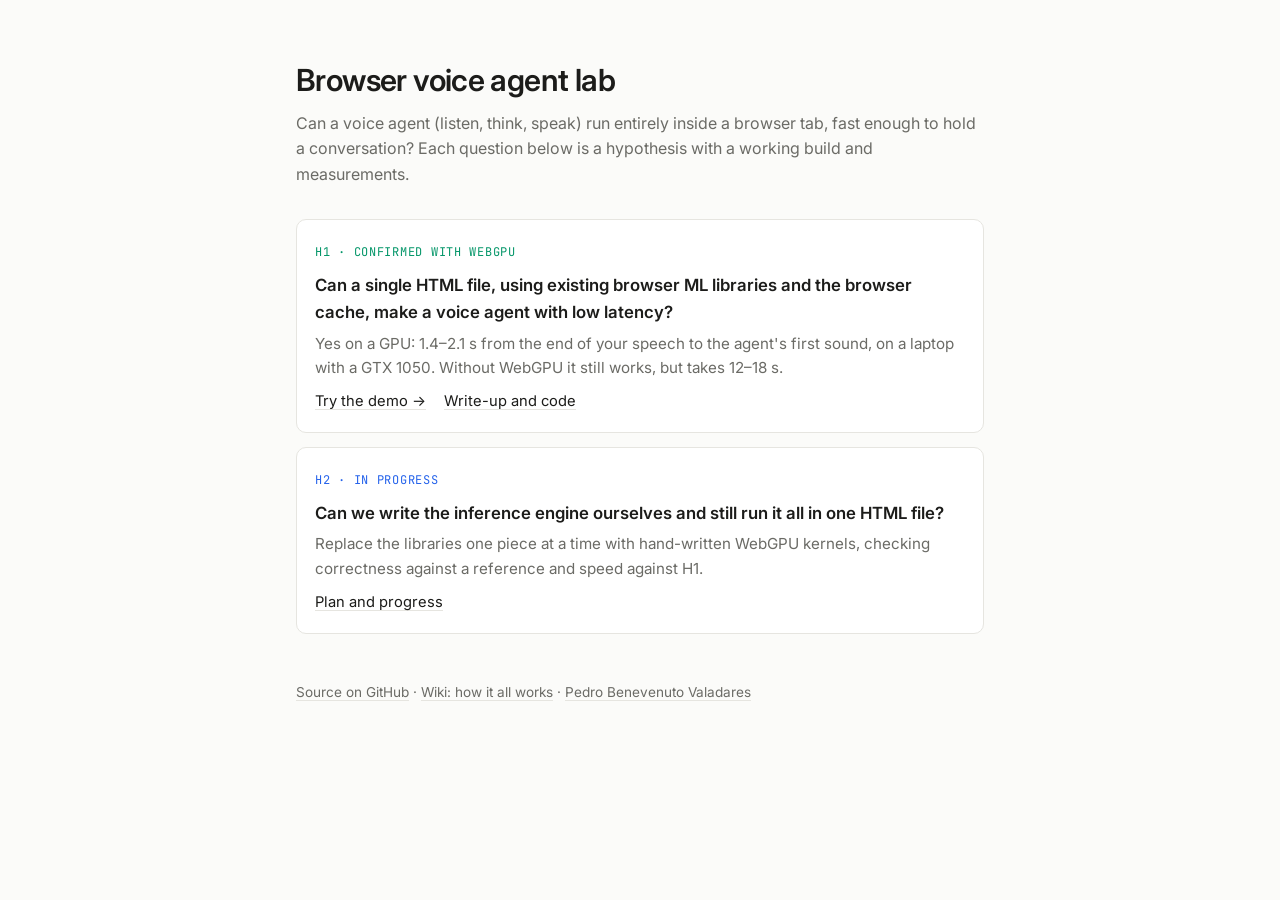
==== index.html @ 1d449a3f "H1: browser-libs voice agent, benchmarks, wiki, and H2 plan Co-Authored-By: Claude Opus 5.5 <noreply" ====
<!doctype html>
<html lang="en">
<head>
  <meta charset="utf-8">
  <meta name="viewport" content="width=device-width, initial-scale=1">
  <title>Browser Voice Agent Lab</title>
  <meta name="description" content="Hypotheses and experiments for a voice agent that runs entirely in the browser.">
  <link rel="icon" href="data:,">
  <link rel="preconnect" href="https://fonts.googleapis.com">
  <link rel="preconnect" href="https://fonts.gstatic.com" crossorigin>
  <link href="https://fonts.googleapis.com/css2?family=Inter:wght@400;500;600&family=JetBrains+Mono:wght@400&display=swap" rel="stylesheet">
  <style>
    :root { --bg: #fbfbf9; --surface: #fff; --text: #1c1c1a; --muted: #6b6b66; --line: #e6e5e0; --accent: #c2410c; --ok: #059669; --wip: #2563eb; }
    @media (prefers-color-scheme: dark) {
      :root:not([data-theme="light"]) { --bg: #141413; --surface: #1b1b1a; --text: #ececea; --muted: #9b9b95; --line: #2a2a28; --accent: #fb923c; --ok: #34d399; --wip: #60a5fa; }
    }
    * { box-sizing: border-box; }
    body { margin: 0; background: var(--bg); color: var(--text); font: 16px/1.6 Inter, system-ui, sans-serif; -webkit-font-smoothing: antialiased; }
    main { max-width: 720px; margin: 0 auto; padding: 56px 16px 96px; }
    a { color: inherit; text-underline-offset: 3px; text-decoration-color: var(--line); }
    a:hover { color: var(--accent); text-decoration-color: currentColor; }
    h1 { font-size: 1.9rem; font-weight: 600; letter-spacing: -0.02em; margin: 0 0 6px; }
    .lede { color: var(--muted); margin: 0 0 32px; }
    .card { background: var(--surface); border: 1px solid var(--line); border-radius: 10px; padding: 18px; margin-bottom: 14px; }
    .tag { font: 400 0.75rem/1 "JetBrains Mono", monospace; text-transform: uppercase; letter-spacing: .06em; }
    .tag.ok { color: var(--ok); } .tag.wip { color: var(--wip); }
    .card h2 { font-size: 1.05rem; font-weight: 600; margin: 8px 0 6px; }
    .card p { margin: 0 0 10px; color: var(--muted); font-size: .95rem; }
    .links { display: flex; gap: 18px; flex-wrap: wrap; font-size: .92rem; }
    footer { margin-top: 48px; color: var(--muted); font-size: .85rem; }
  </style>
</head>
<body>
<main>
  <h1>Browser voice agent lab</h1>
  <p class="lede">Can a voice agent (listen, think, speak) run entirely inside a browser tab, fast enough to hold a conversation? Each question below is a hypothesis with a working build and measurements.</p>

  <div class="card">
    <span class="tag ok">H1 · confirmed with WebGPU</span>
    <h2>Can a single HTML file, using existing browser ML libraries and the browser cache, make a voice agent with low latency?</h2>
    <p>Yes on a GPU: 1.4–2.1 s from the end of your speech to the agent's first sound, on a laptop with a GTX 1050. Without WebGPU it still works, but takes 12–18 s.</p>
    <div class="links"><a href="h1-browser-libs/">Try the demo →</a><a href="https://github.com/Pedro1-21GW/e2e-browser-voice-agent/tree/main/h1-browser-libs">Write-up and code</a></div>
  </div>

  <div class="card">
    <span class="tag wip">H2 · in progress</span>
    <h2>Can we write the inference engine ourselves and still run it all in one HTML file?</h2>
    <p>Replace the libraries one piece at a time with hand-written WebGPU kernels, checking correctness against a reference and speed against H1.</p>
    <div class="links"><a href="https://github.com/Pedro1-21GW/e2e-browser-voice-agent/tree/main/h2-own-inference-engine">Plan and progress</a></div>
  </div>

  <footer>
    <a href="https://github.com/Pedro1-21GW/e2e-browser-voice-agent">Source on GitHub</a> ·
    <a href="https://github.com/Pedro1-21GW/e2e-browser-voice-agent/tree/main/wiki">Wiki: how it all works</a> ·
    <a href="https://pedro1-21gw.github.io">Pedro Benevenuto Valadares</a>
  </footer>
</main>
</body>
</html>
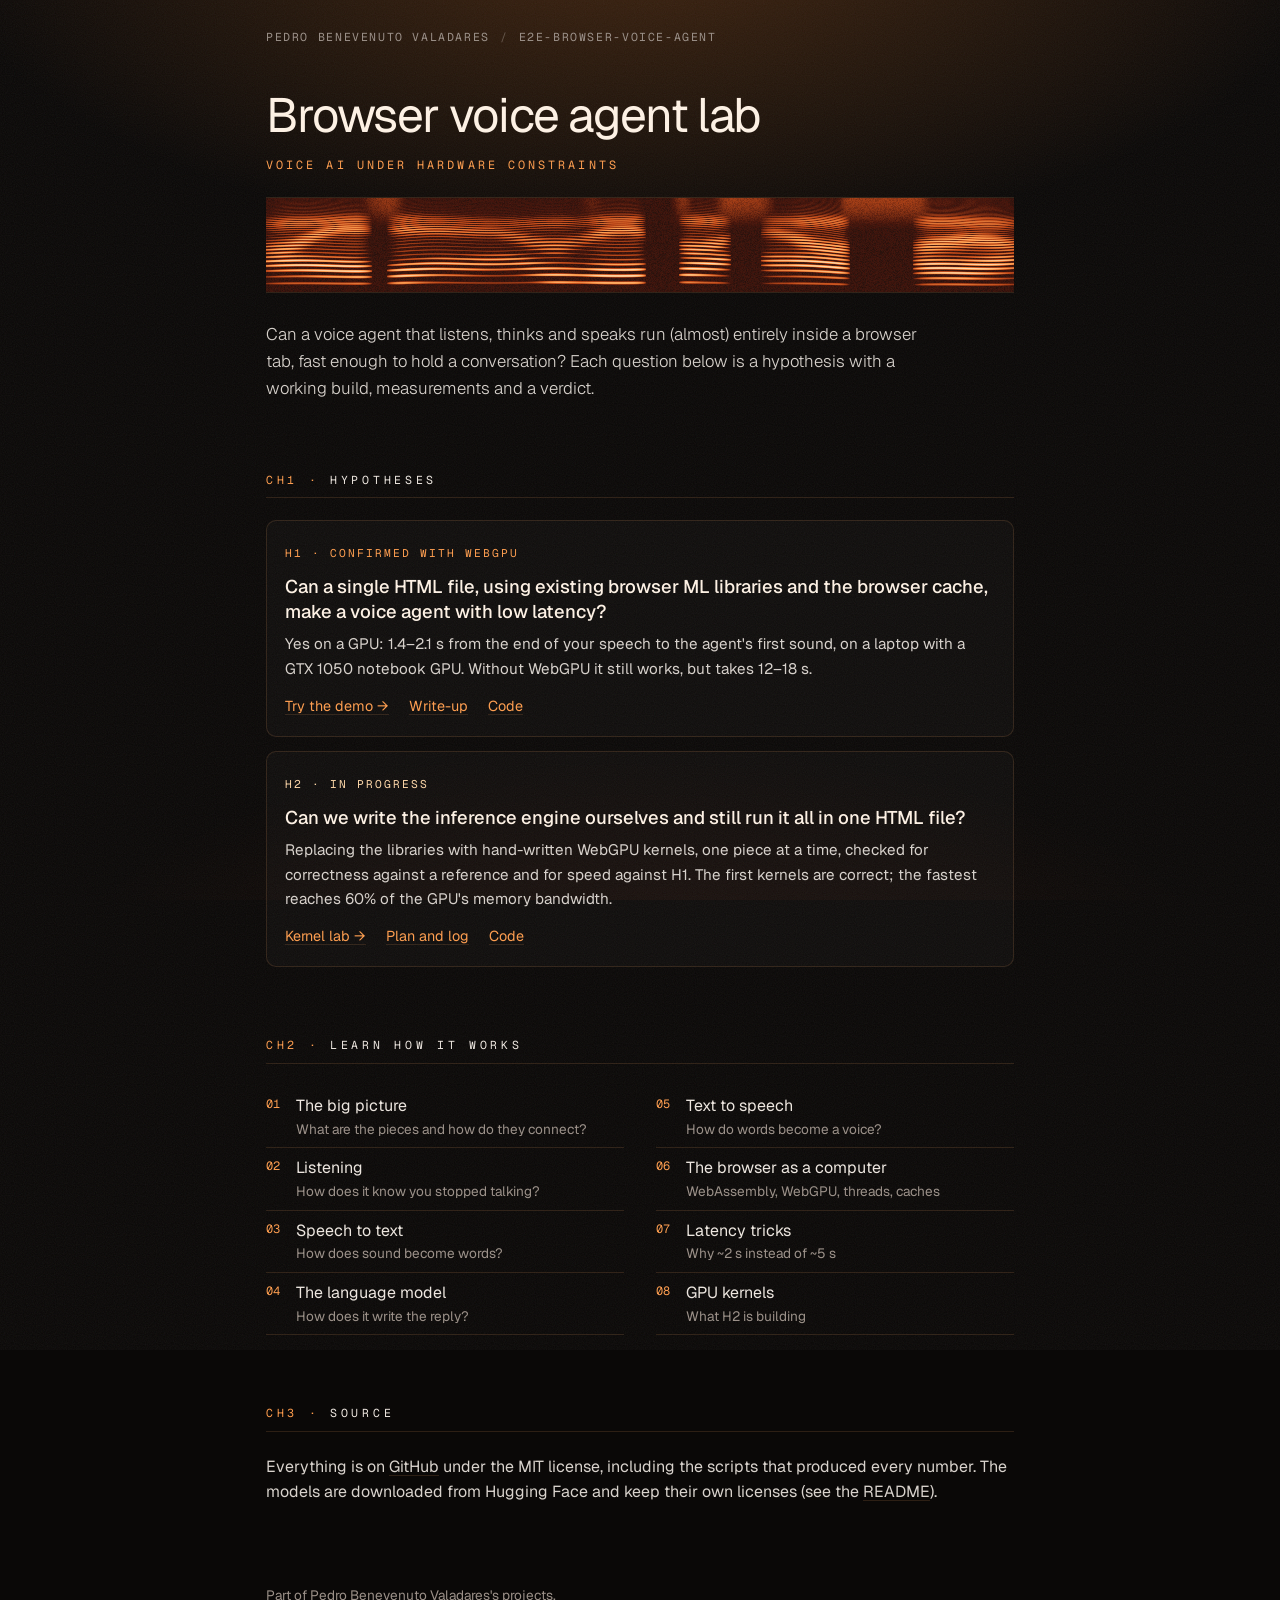
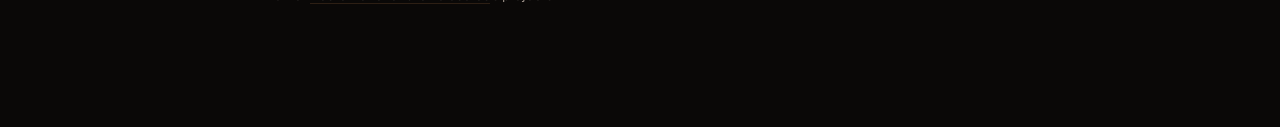
==== commit 6baf283e: "Apply the site's amber theme to every page; add a wiki viewer for the Markdown docs Co-Authored-By: " ====
--- a/index.html
+++ b/index.html
@@ -4,56 +4,72 @@
   <meta charset="utf-8">
   <meta name="viewport" content="width=device-width, initial-scale=1">
   <title>Browser Voice Agent Lab</title>
-  <meta name="description" content="Hypotheses and experiments for a voice agent that runs entirely in the browser.">
+  <meta name="description" content="Hypotheses and experiments for a voice agent that runs (almost) entirely in the browser.">
   <link rel="icon" href="data:,">
-  <link rel="preconnect" href="https://fonts.googleapis.com">
-  <link rel="preconnect" href="https://fonts.gstatic.com" crossorigin>
-  <link href="https://fonts.googleapis.com/css2?family=Inter:wght@400;500;600&family=JetBrains+Mono:wght@400&display=swap" rel="stylesheet">
+  <link rel="stylesheet" href="assets/amber.css">
   <style>
-    :root { --bg: #fbfbf9; --surface: #fff; --text: #1c1c1a; --muted: #6b6b66; --line: #e6e5e0; --accent: #c2410c; --ok: #059669; --wip: #2563eb; }
-    @media (prefers-color-scheme: dark) {
-      :root:not([data-theme="light"]) { --bg: #141413; --surface: #1b1b1a; --text: #ececea; --muted: #9b9b95; --line: #2a2a28; --accent: #fb923c; --ok: #34d399; --wip: #60a5fa; }
-    }
-    * { box-sizing: border-box; }
-    body { margin: 0; background: var(--bg); color: var(--text); font: 16px/1.6 Inter, system-ui, sans-serif; -webkit-font-smoothing: antialiased; }
-    main { max-width: 720px; margin: 0 auto; padding: 56px 16px 96px; }
-    a { color: inherit; text-underline-offset: 3px; text-decoration-color: var(--line); }
-    a:hover { color: var(--accent); text-decoration-color: currentColor; }
-    h1 { font-size: 1.9rem; font-weight: 600; letter-spacing: -0.02em; margin: 0 0 6px; }
-    .lede { color: var(--muted); margin: 0 0 32px; }
-    .card { background: var(--surface); border: 1px solid var(--line); border-radius: 10px; padding: 18px; margin-bottom: 14px; }
-    .tag { font: 400 0.75rem/1 "JetBrains Mono", monospace; text-transform: uppercase; letter-spacing: .06em; }
-    .tag.ok { color: var(--ok); } .tag.wip { color: var(--wip); }
-    .card h2 { font-size: 1.05rem; font-weight: 600; margin: 8px 0 6px; }
-    .card p { margin: 0 0 10px; color: var(--muted); font-size: .95rem; }
-    .links { display: flex; gap: 18px; flex-wrap: wrap; font-size: .92rem; }
-    footer { margin-top: 48px; color: var(--muted); font-size: .85rem; }
+    #spectrogram { display: block; width: 100%; height: 96px; margin: 4px 0 28px; border-top: 1px solid var(--line); border-bottom: 1px solid var(--line); }
+    .hyps { display: grid; gap: 14px; }
+    .card h3 { font: 500 1.15rem/1.35 var(--sans); color: #fff3e6; margin: 10px 0 8px; }
+    .card p { margin: 0 0 14px; color: var(--soft); font-size: .95rem; }
+    .card .links { display: flex; flex-wrap: wrap; gap: 6px 20px; font-size: .9rem; }
+    .card .links a { color: var(--accent); }
+    .tag.wip { color: #ffd8a8; }
+    .wiki { columns: 2; column-gap: 32px; padding: 0; margin: 0; list-style: none; }
+    .wiki li { break-inside: avoid; padding: 7px 0; border-bottom: 1px solid var(--line); }
+    .wiki a { text-decoration: none; display: flex; gap: 12px; }
+    .wiki .n { font: .75rem/1.9 var(--mono); color: var(--accent); width: 18px; flex: none; }
+    .wiki .q { color: var(--muted); font-size: .85rem; display: block; }
+    .src { color: var(--soft); }
+    @media (max-width: 600px) { .wiki { columns: 1; } #spectrogram { height: 80px; } }
   </style>
 </head>
 <body>
+<div class="grain" aria-hidden="true"></div>
 <main>
-  <h1>Browser voice agent lab</h1>
-  <p class="lede">Can a voice agent (listen, think, speak) run entirely inside a browser tab, fast enough to hold a conversation? Each question below is a hypothesis with a working build and measurements.</p>
+  <nav class="crumbs"><a href="https://pedro1-21gw.github.io/">Pedro Benevenuto Valadares</a><span aria-hidden="true">/</span><span>e2e-browser-voice-agent</span></nav>
 
-  <div class="card">
-    <span class="tag ok">H1 · confirmed with WebGPU</span>
-    <h2>Can a single HTML file, using existing browser ML libraries and the browser cache, make a voice agent with low latency?</h2>
-    <p>Yes on a GPU: 1.4–2.1 s from the end of your speech to the agent's first sound, on a laptop with a GTX 1050. Without WebGPU it still works, but takes 12–18 s.</p>
-    <div class="links"><a href="h1-browser-libs/">Try the demo →</a><a href="https://github.com/Pedro1-21GW/e2e-browser-voice-agent/tree/main/h1-browser-libs">Write-up and code</a></div>
+  <h1 class="page-title">Browser voice agent lab</h1>
+  <p class="kicker">Voice AI under hardware constraints</p>
+  <canvas id="spectrogram" aria-hidden="true"></canvas>
+  <p class="lede">Can a voice agent that listens, thinks and speaks run (almost) entirely inside a browser tab, fast enough to hold a conversation? Each question below is a hypothesis with a working build, measurements and a verdict.</p>
+
+  <h2 class="ch">Hypotheses</h2>
+  <div class="hyps">
+    <div class="card">
+      <span class="tag">H1 · confirmed with WebGPU</span>
+      <h3>Can a single HTML file, using existing browser ML libraries and the browser cache, make a voice agent with low latency?</h3>
+      <p>Yes on a GPU: 1.4–2.1 s from the end of your speech to the agent's first sound, on a laptop with a GTX 1050 notebook GPU. Without WebGPU it still works, but takes 12–18 s.</p>
+      <div class="links"><a href="h1-browser-libs/">Try the demo →</a><a href="wiki/?doc=h1-browser-libs/README.md">Write-up</a><a href="https://github.com/Pedro1-21GW/e2e-browser-voice-agent/tree/main/h1-browser-libs">Code</a></div>
+    </div>
+    <div class="card">
+      <span class="tag wip">H2 · in progress</span>
+      <h3>Can we write the inference engine ourselves and still run it all in one HTML file?</h3>
+      <p>Replacing the libraries with hand-written WebGPU kernels, one piece at a time, checked for correctness against a reference and for speed against H1. The first kernels are correct; the fastest reaches 60% of the GPU's memory bandwidth.</p>
+      <div class="links"><a href="h2-own-inference-engine/m0-kernels/">Kernel lab →</a><a href="wiki/?doc=h2-own-inference-engine/README.md">Plan and log</a><a href="https://github.com/Pedro1-21GW/e2e-browser-voice-agent/tree/main/h2-own-inference-engine">Code</a></div>
+    </div>
   </div>
 
-  <div class="card">
-    <span class="tag wip">H2 · in progress</span>
-    <h2>Can we write the inference engine ourselves and still run it all in one HTML file?</h2>
-    <p>Replace the libraries one piece at a time with hand-written WebGPU kernels, checking correctness against a reference and speed against H1.</p>
-    <div class="links"><a href="https://github.com/Pedro1-21GW/e2e-browser-voice-agent/tree/main/h2-own-inference-engine">Plan and progress</a></div>
-  </div>
+  <h2 class="ch">Learn how it works</h2>
+  <ul class="wiki">
+    <li><a href="wiki/?p=01-big-picture"><span class="n">01</span><span>The big picture<span class="q">What are the pieces and how do they connect?</span></span></a></li>
+    <li><a href="wiki/?p=02-listening-vad"><span class="n">02</span><span>Listening<span class="q">How does it know you stopped talking?</span></span></a></li>
+    <li><a href="wiki/?p=03-speech-to-text"><span class="n">03</span><span>Speech to text<span class="q">How does sound become words?</span></span></a></li>
+    <li><a href="wiki/?p=04-language-model"><span class="n">04</span><span>The language model<span class="q">How does it write the reply?</span></span></a></li>
+    <li><a href="wiki/?p=05-text-to-speech"><span class="n">05</span><span>Text to speech<span class="q">How do words become a voice?</span></span></a></li>
+    <li><a href="wiki/?p=06-browser-as-a-computer"><span class="n">06</span><span>The browser as a computer<span class="q">WebAssembly, WebGPU, threads, caches</span></span></a></li>
+    <li><a href="wiki/?p=07-latency-tricks"><span class="n">07</span><span>Latency tricks<span class="q">Why ~2 s instead of ~5 s</span></span></a></li>
+    <li><a href="wiki/?p=08-gpu-kernels"><span class="n">08</span><span>GPU kernels<span class="q">What H2 is building</span></span></a></li>
+  </ul>
 
-  <footer>
-    <a href="https://github.com/Pedro1-21GW/e2e-browser-voice-agent">Source on GitHub</a> ·
-    <a href="https://github.com/Pedro1-21GW/e2e-browser-voice-agent/tree/main/wiki">Wiki: how it all works</a> ·
-    <a href="https://pedro1-21gw.github.io">Pedro Benevenuto Valadares</a>
-  </footer>
+  <h2 class="ch">Source</h2>
+  <p class="src">Everything is on <a href="https://github.com/Pedro1-21GW/e2e-browser-voice-agent">GitHub</a> under the MIT license, including the scripts that produced every number. The models are downloaded from Hugging Face and keep their own licenses (see the <a href="wiki/?doc=README.md">README</a>).</p>
+
+  <footer>Part of <a href="https://pedro1-21gw.github.io/">Pedro Benevenuto Valadares</a>'s projects.</footer>
 </main>
+<script type="module">
+  import { startSpectrogram } from "./assets/spectrogram.js";
+  startSpectrogram(document.getElementById("spectrogram"));
+</script>
 </body>
 </html>
--- a/assets/amber.css
+++ b/assets/amber.css
@@ -0,0 +1,71 @@
+/* Shared "2049 amber" theme for every page of this project, matching pedro1-21gw.github.io.
+   Pages link this file, then add their own layout rules on top using these tokens. */
+@import url("https://fonts.googleapis.com/css2?family=Geist:wght@300;400;500;600&family=Geist+Mono:wght@400;500&display=swap");
+
+:root {
+  --bg: #0a0807;
+  --surface: rgba(255, 255, 255, .025);
+  --text: #efe8e1;
+  --soft: #d8d2cc;
+  --muted: #9b9088;
+  --line: rgba(255, 170, 100, .14);
+  --accent: #ff9d4d;
+  --tag-bg: rgba(255, 157, 77, .09);
+  --sans: "Geist", "Inter", system-ui, -apple-system, "Segoe UI", sans-serif;
+  --mono: "Geist Mono", ui-monospace, monospace;
+  color-scheme: dark;
+}
+* { box-sizing: border-box; }
+body {
+  margin: 0; min-height: 100vh; color: var(--text); font: 16px/1.6 var(--sans); -webkit-font-smoothing: antialiased;
+  background:
+    radial-gradient(1100px 520px at 50% -10%, rgba(255, 135, 45, .24), transparent 65%),
+    radial-gradient(900px 420px at 50% 115%, rgba(255, 90, 40, .08), transparent 70%), var(--bg);
+  background-attachment: fixed;
+}
+main { position: relative; z-index: 1; max-width: 780px; margin: 0 auto; padding: 28px 16px 120px; counter-reset: ch; }
+a { color: inherit; text-decoration-color: var(--line); text-underline-offset: 3px; }
+a:hover { color: var(--accent); text-decoration-color: currentColor; }
+
+/* breadcrumb back to the hub */
+.crumbs { display: flex; flex-wrap: wrap; gap: 4px 10px; font: .72rem/1.6 var(--mono); letter-spacing: .14em; text-transform: uppercase; color: var(--muted); margin-bottom: 44px; }
+.crumbs a { text-decoration: none; }
+.crumbs a:hover { color: var(--accent); }
+.crumbs span[aria-hidden] { opacity: .5; }
+
+/* headings */
+.page-title { font: 400 3rem/1.05 var(--sans); letter-spacing: -0.035em; color: #fff3e6; margin: 0; }
+.kicker { font: 400 .74rem/1.7 var(--mono); text-transform: uppercase; letter-spacing: .26em; color: var(--accent); margin: 14px 0 22px; }
+.lede { font-size: 1.05rem; font-weight: 300; color: var(--soft); max-width: 660px; margin: 0 0 24px; }
+.ch { counter-increment: ch; font: 400 .72rem/1 var(--mono); text-transform: uppercase; letter-spacing: .32em; color: var(--text);
+      margin: 72px 0 22px; padding-bottom: 12px; border-bottom: 1px solid var(--line); }
+.ch::before { content: "CH" counter(ch) "  ·  "; color: var(--accent); }
+
+/* cards, tags, buttons */
+.card { display: block; padding: 18px; border: 1px solid var(--line); border-radius: 10px; background: var(--surface); transition: border-color .2s, box-shadow .2s; }
+.card:hover { border-color: var(--accent); box-shadow: 0 0 28px rgba(255, 157, 77, .16); }
+.tag { font: 400 .7rem/1 var(--mono); letter-spacing: .18em; text-transform: uppercase; color: var(--accent); }
+.tags { display: flex; flex-wrap: wrap; gap: 6px; padding: 0; margin: 8px 0 0; list-style: none; }
+.tags li { background: var(--tag-bg); color: var(--muted); font-size: .78rem; padding: 2px 9px; border-radius: 999px; }
+button { font: inherit; font-size: .95rem; border: 1px solid var(--line); background: var(--surface); color: var(--text); padding: 9px 16px; border-radius: 8px; cursor: pointer; }
+button:hover:not(:disabled) { border-color: var(--accent); }
+button.primary { background: var(--accent); color: #1a0f07; border-color: var(--accent); font-weight: 500; }
+button:disabled { opacity: .45; cursor: default; }
+select { font: inherit; font-size: .85rem; background: #15100d; color: var(--text); border: 1px solid var(--line); border-radius: 6px; padding: 6px 8px; }
+
+/* tables */
+table { width: 100%; border-collapse: collapse; font-size: .88rem; font-variant-numeric: tabular-nums; }
+th, td { padding: 7px 10px; border-bottom: 1px solid var(--line); text-align: left; vertical-align: top; }
+th { font-weight: 500; color: var(--muted); }
+.scroll { overflow-x: auto; }
+
+footer { margin-top: 80px; color: var(--muted); font-size: .85rem; }
+
+/* film grain */
+.grain { position: fixed; inset: -50%; z-index: 2; pointer-events: none; opacity: .07;
+  background-image: url("data:image/svg+xml,%3Csvg xmlns='http://www.w3.org/2000/svg' width='160' height='160'%3E%3Cfilter id='n'%3E%3CfeTurbulence type='fractalNoise' baseFrequency='.9' numOctaves='2' stitchTiles='stitch'/%3E%3C/filter%3E%3Crect width='100%25' height='100%25' filter='url(%23n)'/%3E%3C/svg%3E");
+  animation: grain 1.2s steps(4) infinite; }
+@keyframes grain { 25% { transform: translate(-3%, 2%); } 50% { transform: translate(2%, -3%); } 75% { transform: translate(-2%, -1%); } }
+
+@media (max-width: 600px) { .page-title { font-size: 2.3rem; } }
+@media (prefers-reduced-motion: reduce) { .grain { animation: none; } }
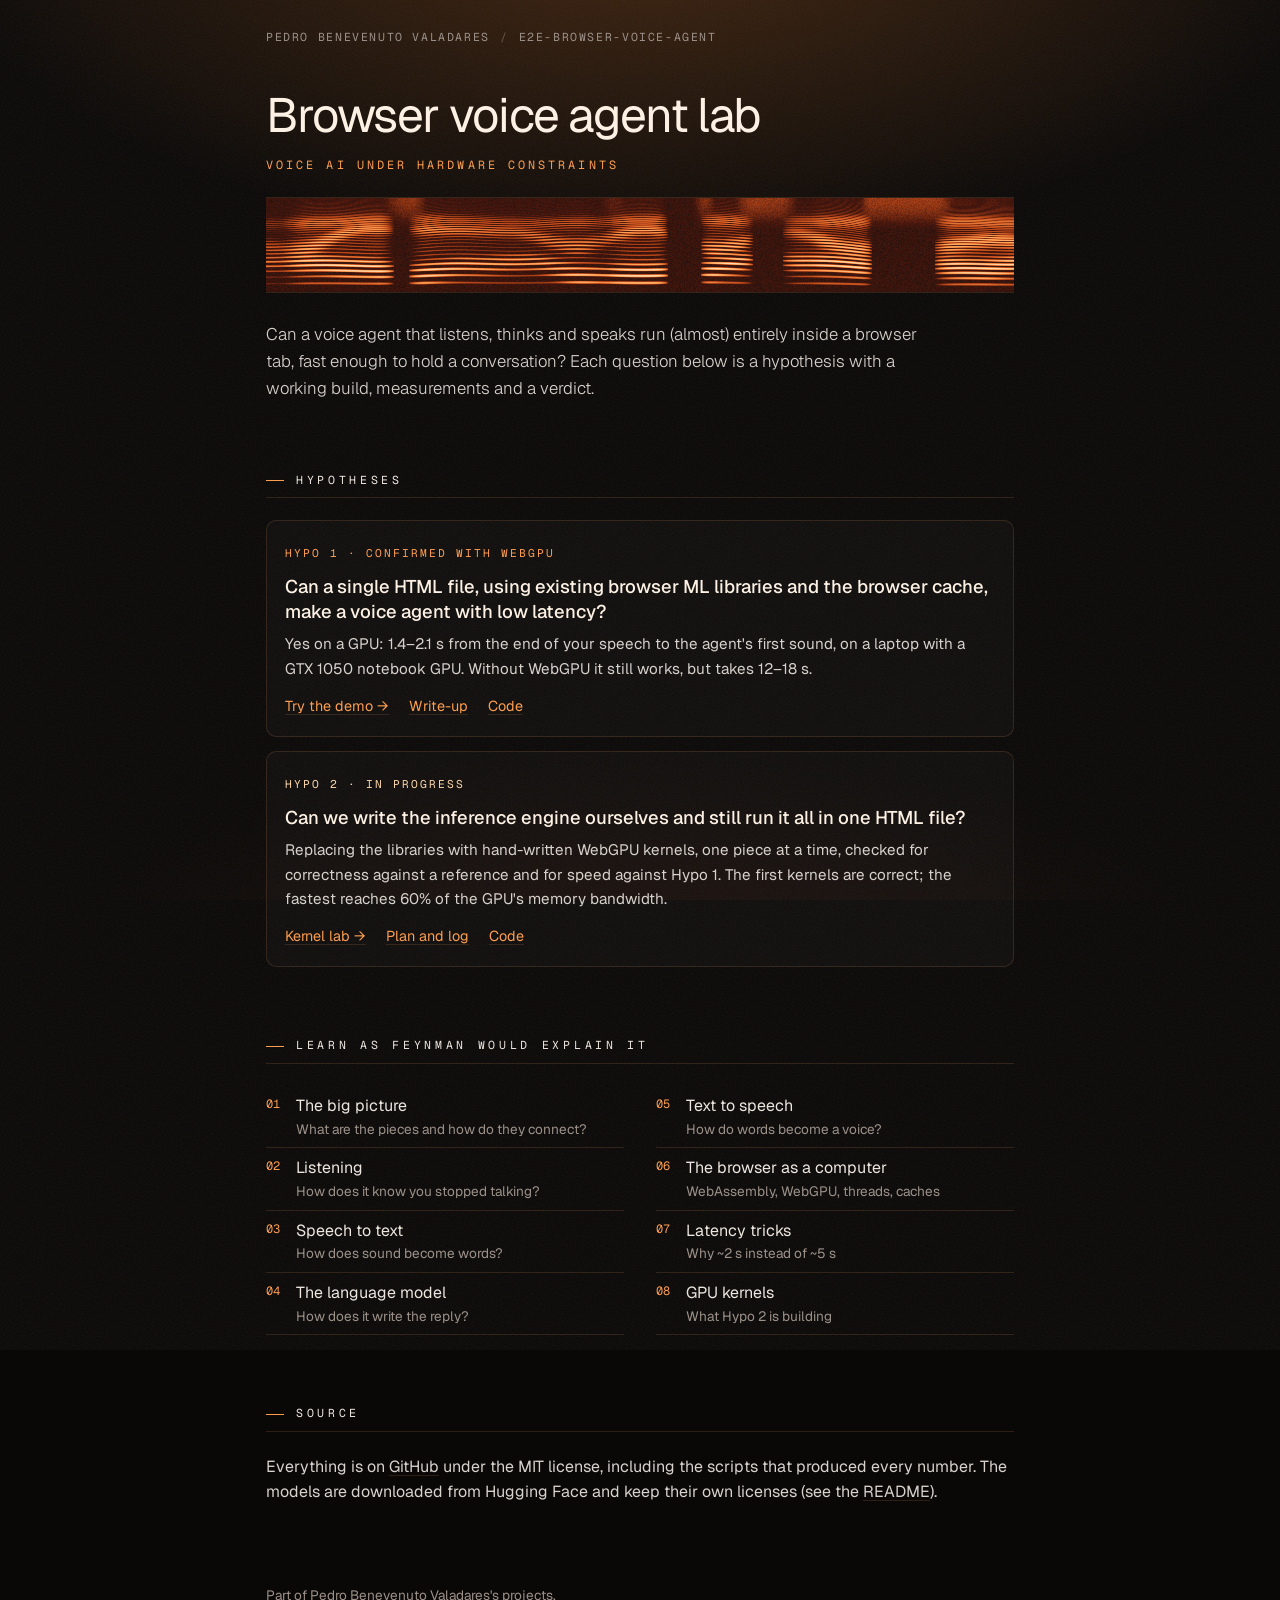
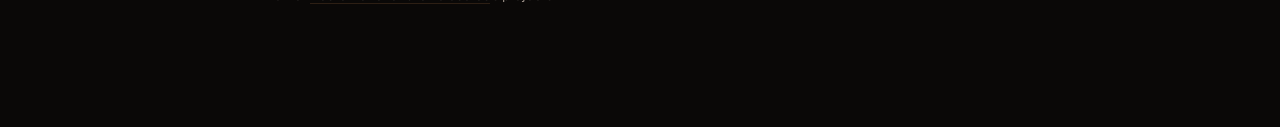
==== commit 497c65c0: "Say (almost) entirely, rename H1/H2 to Hypo 1/2, drop CH labels, add the feynman-explain skill Co-Au" ====
--- a/index.html
+++ b/index.html
@@ -37,20 +37,20 @@
   <h2 class="ch">Hypotheses</h2>
   <div class="hyps">
     <div class="card">
-      <span class="tag">H1 · confirmed with WebGPU</span>
+      <span class="tag">Hypo 1 · confirmed with WebGPU</span>
       <h3>Can a single HTML file, using existing browser ML libraries and the browser cache, make a voice agent with low latency?</h3>
       <p>Yes on a GPU: 1.4–2.1 s from the end of your speech to the agent's first sound, on a laptop with a GTX 1050 notebook GPU. Without WebGPU it still works, but takes 12–18 s.</p>
       <div class="links"><a href="h1-browser-libs/">Try the demo →</a><a href="wiki/?doc=h1-browser-libs/README.md">Write-up</a><a href="https://github.com/Pedro1-21GW/e2e-browser-voice-agent/tree/main/h1-browser-libs">Code</a></div>
     </div>
     <div class="card">
-      <span class="tag wip">H2 · in progress</span>
+      <span class="tag wip">Hypo 2 · in progress</span>
       <h3>Can we write the inference engine ourselves and still run it all in one HTML file?</h3>
-      <p>Replacing the libraries with hand-written WebGPU kernels, one piece at a time, checked for correctness against a reference and for speed against H1. The first kernels are correct; the fastest reaches 60% of the GPU's memory bandwidth.</p>
+      <p>Replacing the libraries with hand-written WebGPU kernels, one piece at a time, checked for correctness against a reference and for speed against Hypo 1. The first kernels are correct; the fastest reaches 60% of the GPU's memory bandwidth.</p>
       <div class="links"><a href="h2-own-inference-engine/m0-kernels/">Kernel lab →</a><a href="wiki/?doc=h2-own-inference-engine/README.md">Plan and log</a><a href="https://github.com/Pedro1-21GW/e2e-browser-voice-agent/tree/main/h2-own-inference-engine">Code</a></div>
     </div>
   </div>
 
-  <h2 class="ch">Learn how it works</h2>
+  <h2 class="ch">Learn as Feynman would explain it</h2>
   <ul class="wiki">
     <li><a href="wiki/?p=01-big-picture"><span class="n">01</span><span>The big picture<span class="q">What are the pieces and how do they connect?</span></span></a></li>
     <li><a href="wiki/?p=02-listening-vad"><span class="n">02</span><span>Listening<span class="q">How does it know you stopped talking?</span></span></a></li>
@@ -59,7 +59,7 @@
     <li><a href="wiki/?p=05-text-to-speech"><span class="n">05</span><span>Text to speech<span class="q">How do words become a voice?</span></span></a></li>
     <li><a href="wiki/?p=06-browser-as-a-computer"><span class="n">06</span><span>The browser as a computer<span class="q">WebAssembly, WebGPU, threads, caches</span></span></a></li>
     <li><a href="wiki/?p=07-latency-tricks"><span class="n">07</span><span>Latency tricks<span class="q">Why ~2 s instead of ~5 s</span></span></a></li>
-    <li><a href="wiki/?p=08-gpu-kernels"><span class="n">08</span><span>GPU kernels<span class="q">What H2 is building</span></span></a></li>
+    <li><a href="wiki/?p=08-gpu-kernels"><span class="n">08</span><span>GPU kernels<span class="q">What Hypo 2 is building</span></span></a></li>
   </ul>
 
   <h2 class="ch">Source</h2>
--- a/assets/amber.css
+++ b/assets/amber.css
@@ -37,9 +37,9 @@
 .page-title { font: 400 3rem/1.05 var(--sans); letter-spacing: -0.035em; color: #fff3e6; margin: 0; }
 .kicker { font: 400 .74rem/1.7 var(--mono); text-transform: uppercase; letter-spacing: .26em; color: var(--accent); margin: 14px 0 22px; }
 .lede { font-size: 1.05rem; font-weight: 300; color: var(--soft); max-width: 660px; margin: 0 0 24px; }
-.ch { counter-increment: ch; font: 400 .72rem/1 var(--mono); text-transform: uppercase; letter-spacing: .32em; color: var(--text);
+.ch { font: 400 .72rem/1 var(--mono); text-transform: uppercase; letter-spacing: .32em; color: var(--text);
       margin: 72px 0 22px; padding-bottom: 12px; border-bottom: 1px solid var(--line); }
-.ch::before { content: "CH" counter(ch) "  ·  "; color: var(--accent); }
+.ch::before { content: ""; display: inline-block; width: 18px; height: 1px; background: var(--accent); vertical-align: middle; margin-right: 12px; }
 
 /* cards, tags, buttons */
 .card { display: block; padding: 18px; border: 1px solid var(--line); border-radius: 10px; background: var(--surface); transition: border-color .2s, box-shadow .2s; }
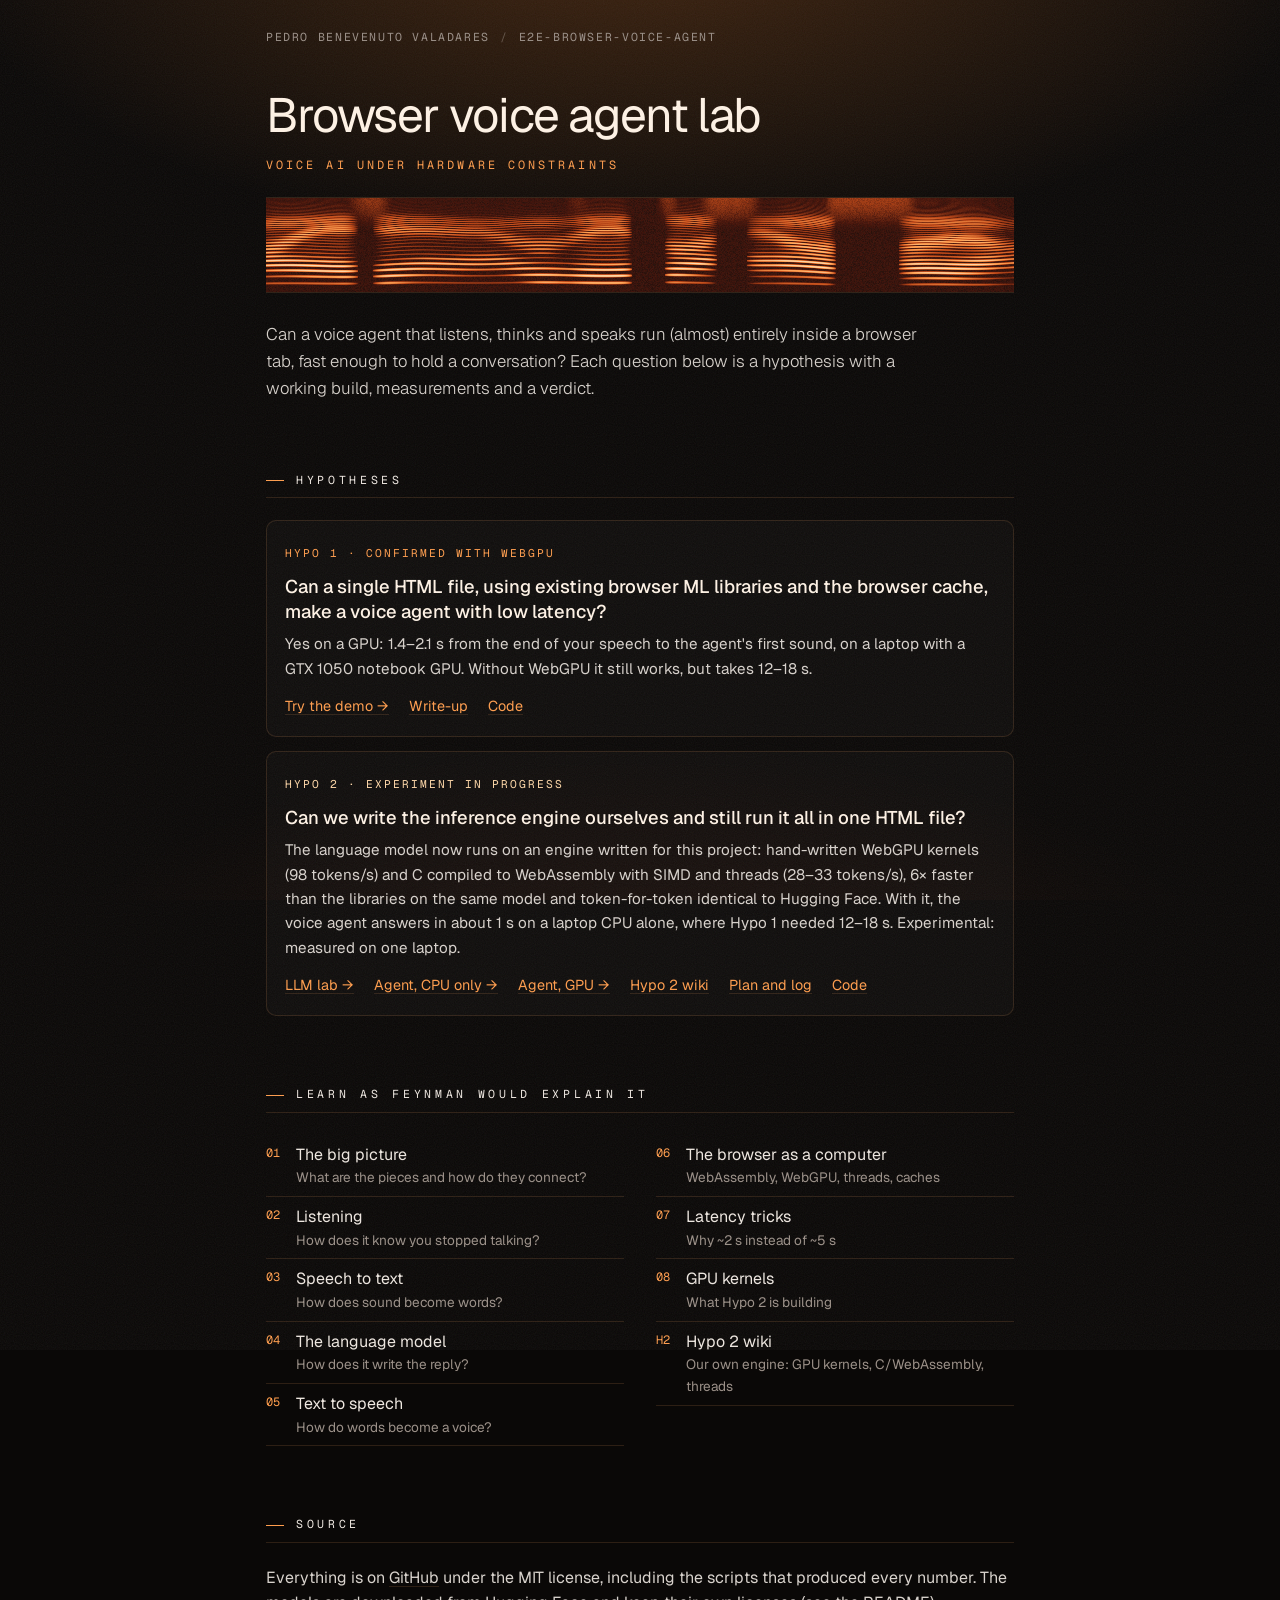
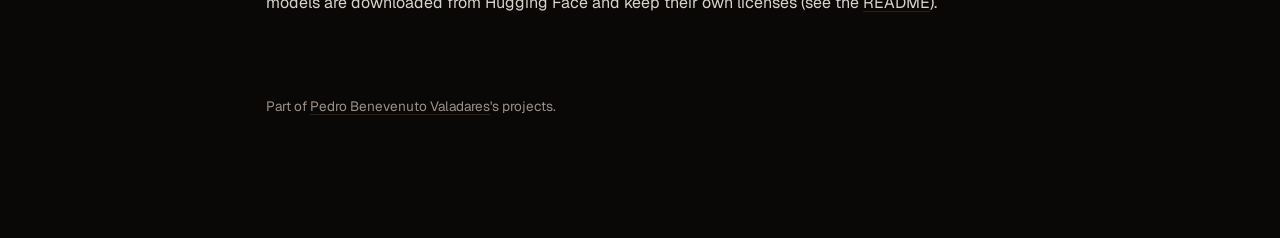
==== commit ee7db37f: "Hypo 2 M1 (experimental): own LLM engine on WebGPU and CPU An experiment, measured on one laptop (GT" ====
--- a/index.html
+++ b/index.html
@@ -43,10 +43,10 @@
       <div class="links"><a href="h1-browser-libs/">Try the demo →</a><a href="wiki/?doc=h1-browser-libs/README.md">Write-up</a><a href="https://github.com/Pedro1-21GW/e2e-browser-voice-agent/tree/main/h1-browser-libs">Code</a></div>
     </div>
     <div class="card">
-      <span class="tag wip">Hypo 2 · in progress</span>
+      <span class="tag wip">Hypo 2 · experiment in progress</span>
       <h3>Can we write the inference engine ourselves and still run it all in one HTML file?</h3>
-      <p>Replacing the libraries with hand-written WebGPU kernels, one piece at a time, checked for correctness against a reference and for speed against Hypo 1. The first kernels are correct; the fastest reaches 60% of the GPU's memory bandwidth.</p>
-      <div class="links"><a href="h2-own-inference-engine/m0-kernels/">Kernel lab →</a><a href="wiki/?doc=h2-own-inference-engine/README.md">Plan and log</a><a href="https://github.com/Pedro1-21GW/e2e-browser-voice-agent/tree/main/h2-own-inference-engine">Code</a></div>
+      <p>The language model now runs on an engine written for this project: hand-written WebGPU kernels (98 tokens/s) and C compiled to WebAssembly with SIMD and threads (28–33 tokens/s), 6× faster than the libraries on the same model and token-for-token identical to Hugging Face. With it, the voice agent answers in about 1 s on a laptop CPU alone, where Hypo 1 needed 12–18 s. Experimental: measured on one laptop.</p>
+      <div class="links"><a href="h2-own-inference-engine/m1-llm/">LLM lab →</a><a href="h1-browser-libs/?profile=h2cpu">Agent, CPU only →</a><a href="h1-browser-libs/?profile=h2">Agent, GPU →</a><a href="wiki/?doc=h2-own-inference-engine/wiki/Home.md">Hypo 2 wiki</a><a href="wiki/?doc=h2-own-inference-engine/README.md">Plan and log</a><a href="https://github.com/Pedro1-21GW/e2e-browser-voice-agent/tree/main/h2-own-inference-engine">Code</a></div>
     </div>
   </div>
 
@@ -60,6 +60,7 @@
     <li><a href="wiki/?p=06-browser-as-a-computer"><span class="n">06</span><span>The browser as a computer<span class="q">WebAssembly, WebGPU, threads, caches</span></span></a></li>
     <li><a href="wiki/?p=07-latency-tricks"><span class="n">07</span><span>Latency tricks<span class="q">Why ~2 s instead of ~5 s</span></span></a></li>
     <li><a href="wiki/?p=08-gpu-kernels"><span class="n">08</span><span>GPU kernels<span class="q">What Hypo 2 is building</span></span></a></li>
+    <li><a href="wiki/?doc=h2-own-inference-engine/wiki/Home.md"><span class="n">H2</span><span>Hypo 2 wiki<span class="q">Our own engine: GPU kernels, C/WebAssembly, threads</span></span></a></li>
   </ul>
 
   <h2 class="ch">Source</h2>
